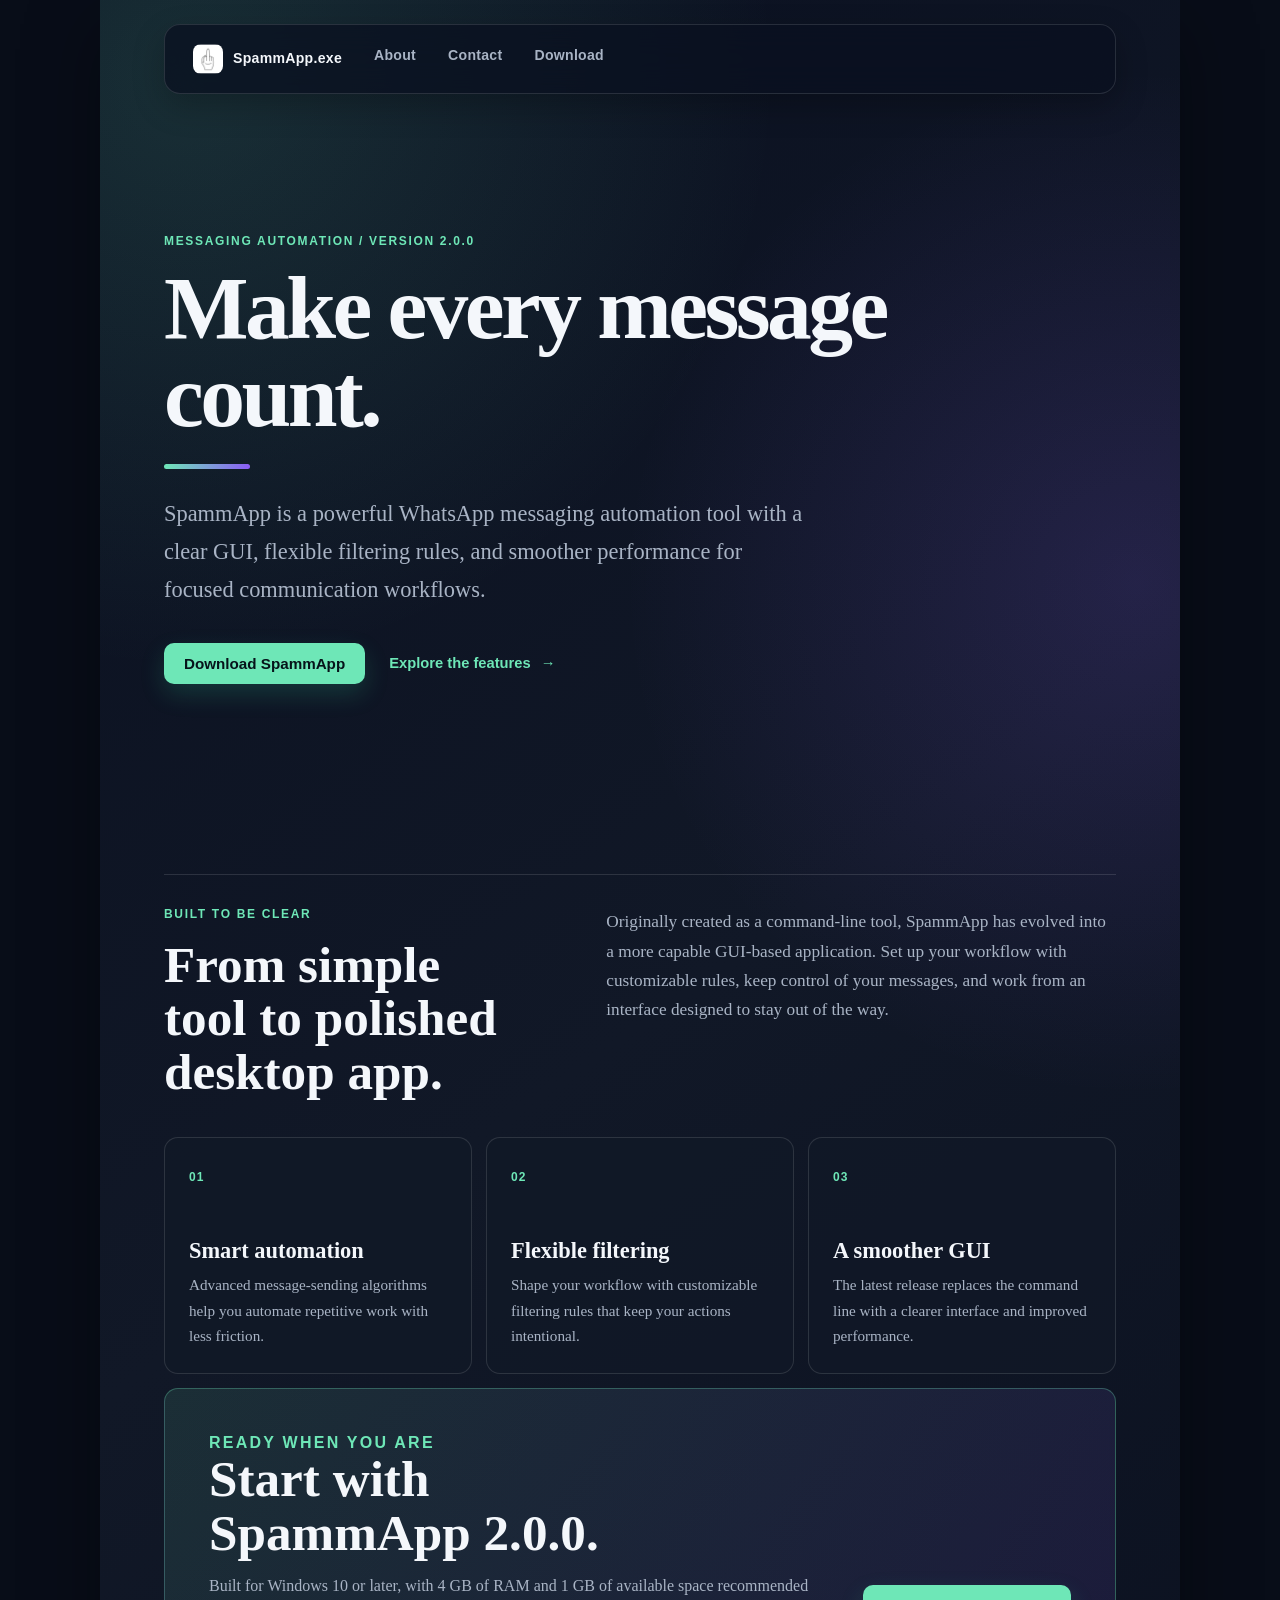
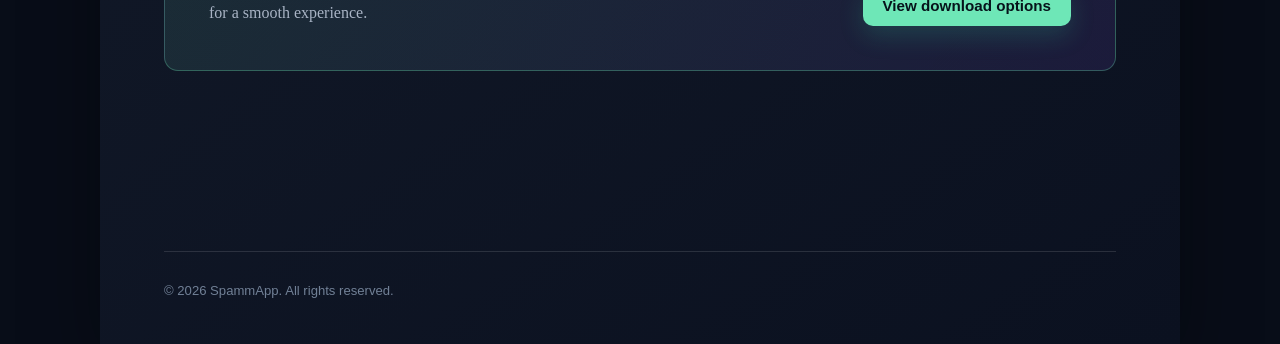
==== index.html @ e38414d1 "Publish my website" ====
<!DOCTYPE html>
<html lang="en">
<head>
    <meta charset="UTF-8">
    <meta name="viewport" content="width=device-width, initial-scale=1.0">
    <link rel="icon" href="oid.ico" type="image/x-icon">
    <link rel="stylesheet" href="main.css">
    <title>SpammApp.exe</title>
</head>
<body>
    <header>
        <nav>
            <ul>
                <li><a href="index.html"><img src="oid.ico" alt=""> SpammApp.exe</a></li>
                <li><a href="about.html">About</a></li>
                <li><a href="contact.html">Contact</a></li>
                <li><a href="download.html">Download</a></li>
            </ul>
        </nav>
    </header>
    <main>
        <section class="hero">
            <p class="eyebrow">MESSAGING AUTOMATION / VERSION 2.0.0</p>
            <h1>Make every message count.</h1>
            <p class="hero-copy">SpammApp is a powerful WhatsApp messaging automation tool with a clear GUI, flexible filtering rules, and smoother performance for focused communication workflows.</p>
            <div class="hero-actions">
                <a class="button-link" href="download.html">Download SpammApp</a>
                <a class="text-link" href="about.html">Explore the features <span aria-hidden="true">&rarr;</span></a>
            </div>
        </section>

        <section class="intro-grid" aria-label="SpammApp overview">
            <div>
                <p class="section-label">BUILT TO BE CLEAR</p>
                <h2>From simple tool to polished desktop app.</h2>
            </div>
            <p>Originally created as a command-line tool, SpammApp has evolved into a more capable GUI-based application. Set up your workflow with customizable rules, keep control of your messages, and work from an interface designed to stay out of the way.</p>
        </section>

        <section class="feature-grid" aria-label="Key features">
            <article class="feature-card">
                <span class="feature-number">01</span>
                <h2>Smart automation</h2>
                <p>Advanced message-sending algorithms help you automate repetitive work with less friction.</p>
            </article>
            <article class="feature-card">
                <span class="feature-number">02</span>
                <h2>Flexible filtering</h2>
                <p>Shape your workflow with customizable filtering rules that keep your actions intentional.</p>
            </article>
            <article class="feature-card">
                <span class="feature-number">03</span>
                <h2>A smoother GUI</h2>
                <p>The latest release replaces the command line with a clearer interface and improved performance.</p>
            </article>
        </section>

        <section class="download-panel">
            <div>
                <p class="section-label">READY WHEN YOU ARE</p>
                <h2>Start with SpammApp 2.0.0.</h2>
                <p>Built for Windows 10 or later, with 4 GB of RAM and 1 GB of available space recommended for a smooth experience.</p>
            </div>
            <a class="button-link" href="download.html">View download options</a>
        </section>
    </main>
    <footer>
        <p>&copy; 2026 SpammApp. All rights reserved.</p>
    </footer>
</body>
</html>
---- main.css ----
:root {
	--ink: #f4f7fb;
	--muted: #a9b4c5;
	--line: rgba(255, 255, 255, 0.12);
	--panel: rgba(17, 25, 39, 0.78);
	--accent: #6ee7b7;
	--accent-strong: #34d399;
	--violet: #8b5cf6;
	--shadow: 0 24px 70px rgba(0, 0, 0, 0.35);
}

* {
	box-sizing: border-box;
}

html {
	min-height: 100%;
	background: #080d18;
}

body {
	max-width: 1080px;
	min-height: 100vh;
	margin: 0 auto;
	padding: 24px clamp(18px, 5vw, 64px) 32px;
	color: var(--ink);
	font-family: Georgia, 'Times New Roman', serif;
	line-height: 1.7;
	background:
		radial-gradient(circle at 8% 4%, rgba(110, 231, 183, 0.14), transparent 28%),
		radial-gradient(circle at 96% 30%, rgba(139, 92, 246, 0.16), transparent 30%),
		linear-gradient(145deg, #0a1020 0%, #111827 52%, #0b1120 100%);
	box-shadow: var(--shadow);
}

header {
	position: sticky;
	top: 16px;
	z-index: 10;
	margin-bottom: clamp(72px, 12vw, 140px);
}

nav {
	display: flex;
	align-items: center;
	justify-content: space-between;
	gap: 24px;
	padding: 12px 16px;
	border: 1px solid var(--line);
	border-radius: 16px;
	background: rgba(10, 16, 32, 0.76);
	box-shadow: 0 12px 32px rgba(0, 0, 0, 0.24);
	backdrop-filter: blur(16px);
}

nav ul {
	display: flex;
	flex-wrap: wrap;
	justify-content: flex-end;
	gap: 8px;
	margin: 0;
	padding: 0;
	list-style: none;
}

nav li:first-child {
	margin-right: auto;
}

nav li:first-child a {
	display: flex;
	align-items: center;
	gap: 10px;
	color: var(--ink);
	font-weight: 700;
}

nav li:first-child img {
	width: 30px;
	height: 30px;
	border-radius: 8px;
}

a {
	color: var(--accent);
	text-decoration: none;
	transition: color 160ms ease, background 160ms ease, transform 160ms ease;
}

nav a {
	display: block;
	padding: 7px 12px;
	border-radius: 9px;
	color: var(--muted);
	font-family: Arial, sans-serif;
	font-size: 0.88rem;
	font-weight: 700;
	letter-spacing: 0.02em;
}

nav a:hover,
nav a:focus-visible {
	color: var(--ink);
	background: rgba(255, 255, 255, 0.09);
	outline: none;
}

main,
body > h1,
body > p,
body > ul,
body > data {
	max-width: 760px;
}

main {
	max-width: none;
}

.hero {
	max-width: 820px;
}

.eyebrow,
.section-label {
	margin: 0 0 16px;
	color: var(--accent);
	font: 700 0.75rem/1.2 Arial, sans-serif;
	letter-spacing: 0.14em;
}

.hero h1 {
	max-width: 760px;
	margin-bottom: 26px;
}

.hero-copy {
	max-width: 650px;
	margin: 0;
	font-size: clamp(1.15rem, 2vw, 1.4rem);
}

.hero-actions {
	display: flex;
	align-items: center;
	flex-wrap: wrap;
	gap: 24px;
	margin-top: 34px;
}

.button-link {
	display: inline-block;
	padding: 12px 20px;
	border-radius: 10px;
	color: #06131a;
	background: var(--accent);
	font: 700 0.95rem Arial, sans-serif;
	box-shadow: 0 10px 24px rgba(52, 211, 153, 0.18);
}

.button-link:hover,
.button-link:focus-visible {
	color: #06131a;
	background: var(--accent-strong);
	box-shadow: 0 14px 30px rgba(52, 211, 153, 0.28);
	transform: translateY(-2px);
}

.text-link {
	font-family: Arial, sans-serif;
	font-size: 0.92rem;
	font-weight: 700;
}

.text-link span {
	display: inline-block;
	margin-left: 6px;
	transition: transform 160ms ease;
}

.text-link:hover span {
	transform: translateX(4px);
}

.intro-grid {
	display: grid;
	grid-template-columns: minmax(220px, 0.8fr) minmax(280px, 1.2fr);
	gap: clamp(28px, 8vw, 110px);
	margin-top: clamp(110px, 17vw, 190px);
	padding-top: 32px;
	border-top: 1px solid var(--line);
}

.intro-grid h2,
.download-panel h2 {
	max-width: 390px;
	margin: 0;
	font-size: clamp(1.8rem, 4vw, 3.2rem);
	line-height: 1.05;
}

.intro-grid > p,
.download-panel p {
	margin: 0;
}

.feature-grid {
	display: grid;
	grid-template-columns: repeat(3, 1fr);
	gap: 14px;
	margin-top: 38px;
}

.feature-card {
	min-height: 230px;
	padding: 24px;
	border: 1px solid var(--line);
	border-radius: 14px;
	background: var(--panel);
}

.feature-number {
	color: var(--accent);
	font: 700 0.75rem Arial, sans-serif;
	letter-spacing: 0.1em;
}

.feature-card h2 {
	margin: 50px 0 8px;
	font-size: 1.4rem;
	line-height: 1.1;
}

.feature-card p {
	margin: 0;
	font-size: 0.95rem;
}

.download-panel {
	display: flex;
	align-items: end;
	justify-content: space-between;
	gap: 30px;
	margin-top: 14px;
	padding: clamp(24px, 5vw, 44px);
	border: 1px solid rgba(110, 231, 183, 0.3);
	border-radius: 14px;
	background: linear-gradient(120deg, rgba(110, 231, 183, 0.11), rgba(139, 92, 246, 0.12));
}

.download-panel h2 {
	margin-bottom: 12px;
}

.download-panel p {
	max-width: 620px;
	font-size: 1rem;
}

.subpage-main {
	max-width: 920px;
}

.page-intro {
	max-width: 760px;
}

.page-intro h1 {
	font-size: clamp(2.6rem, 6vw, 5rem);
}

.page-intro > p:last-child {
	max-width: 650px;
	margin: 0;
	font-size: 1.2rem;
}

.content-section,
.story-section,
.contact-grid,
.support-note,
.download-details,
.release-history {
	margin-top: clamp(78px, 11vw, 120px);
}

.compact-grid {
	margin-top: 20px;
}

.story-section {
	display: grid;
	grid-template-columns: minmax(220px, 0.8fr) minmax(280px, 1.2fr);
	gap: clamp(28px, 8vw, 110px);
	padding: 32px 0;
	border-top: 1px solid var(--line);
	border-bottom: 1px solid var(--line);
}

.story-section h2,
.support-note h2,
.requirements-panel h2,
.release-panel h2 {
	margin: 0;
	font-size: clamp(1.8rem, 4vw, 3rem);
	line-height: 1.05;
}

.story-section > p {
	margin: 0;
}

.contact-grid {
	display: grid;
	grid-template-columns: repeat(2, 1fr);
	gap: 14px;
}

.contact-card {
	display: block;
	min-height: 210px;
	padding: 28px;
	border: 1px solid var(--line);
	border-radius: 14px;
	background: var(--panel);
}

.contact-card:hover,
.contact-card:focus-visible {
	border-color: rgba(110, 231, 183, 0.55);
	background: rgba(24, 39, 54, 0.9);
	outline: none;
	transform: translateY(-3px);
}

.contact-card h2 {
	margin: 48px 0 8px;
	color: var(--ink);
	font-size: clamp(1.2rem, 3vw, 1.8rem);
	line-height: 1.15;
	word-break: break-word;
}

.contact-card p {
	margin: 0;
	font-size: 0.95rem;
}

.support-note {
	max-width: 650px;
	padding-top: 28px;
	border-top: 1px solid var(--line);
}

.support-note h2 {
	margin-bottom: 12px;
}

.support-note p:last-child {
	margin-bottom: 0;
}

.download-actions {
	display: flex;
	align-items: center;
	flex-wrap: wrap;
	gap: 24px;
	margin-top: 32px;
}

.download-details {
	display: grid;
	grid-template-columns: minmax(280px, 1.1fr) minmax(240px, 0.9fr);
	gap: 14px;
}

.requirements-panel,
.release-panel {
	padding: clamp(24px, 4vw, 36px);
	border: 1px solid var(--line);
	border-radius: 14px;
	background: var(--panel);
}

.requirements-panel h2,
.release-panel h2 {
	margin-bottom: 26px;
	font-size: clamp(1.7rem, 3.5vw, 2.5rem);
}

.requirements-list {
	border-top: 1px solid var(--line);
}

.requirements-list div {
	display: flex;
	justify-content: space-between;
	gap: 18px;
	padding: 12px 0;
	border-bottom: 1px solid var(--line);
	font-family: Arial, sans-serif;
	font-size: 0.92rem;
}

.requirements-list span {
	color: var(--muted);
	text-align: right;
}

.requirements-panel > p:last-child {
	margin: 22px 0 0;
	font-size: 0.92rem;
}

.release-panel ul {
	margin: 0;
	padding-left: 22px;
	color: var(--muted);
}

.release-panel li::marker {
	color: var(--accent);
}

.release-row {
	display: flex;
	justify-content: space-between;
	gap: 24px;
	padding: 16px 0;
	border-bottom: 1px solid var(--line);
	color: var(--muted);
	font-family: Arial, sans-serif;
	font-size: 0.95rem;
}

.release-row strong {
	min-width: 65px;
	color: var(--accent);
}

.subpage-main > data {
	max-width: none;
	margin-top: 48px;
}

h1 {
	margin: 0 0 18px;
	color: var(--ink);
	font-size: clamp(2.5rem, 7vw, 5.8rem);
	line-height: 0.98;
	letter-spacing: -0.04em;
}

h1::after {
	display: block;
	width: 86px;
	height: 5px;
	margin-top: 24px;
	border-radius: 99px;
	background: linear-gradient(90deg, var(--accent), var(--violet));
	content: '';
}

p,
body > ul,
body > data {
	color: var(--muted);
	font-size: 1.08rem;
}

body > ul {
	padding-left: 24px;
}

body > ul li::marker {
	color: var(--accent);
}

button {
	padding: 12px 20px;
	border: 0;
	border-radius: 10px;
	color: #06131a;
	background: var(--accent);
	font: 700 0.95rem Arial, sans-serif;
	cursor: pointer;
	box-shadow: 0 10px 24px rgba(52, 211, 153, 0.18);
	transition: background 160ms ease, transform 160ms ease, box-shadow 160ms ease;
}

button:hover,
button:focus-visible {
	background: var(--accent-strong);
	box-shadow: 0 14px 30px rgba(52, 211, 153, 0.28);
	transform: translateY(-2px);
}

data {
	display: block;
	margin-top: 28px;
	padding: 16px 18px;
	border-left: 3px solid #f59e0b;
	background: rgba(245, 158, 11, 0.08);
	font-family: Arial, sans-serif;
	font-size: 0.9rem;
}

footer {
	margin-top: clamp(90px, 16vw, 180px);
	padding-top: 18px;
	border-top: 1px solid var(--line);
	color: #718096;
	font: 0.82rem Arial, sans-serif;
}

footer p {
	color: inherit;
	font-size: inherit;
}

@media (max-width: 640px) {
	body {
		padding-top: 12px;
	}

	header {
		top: 8px;
		margin-bottom: 84px;
	}

	nav {
		align-items: stretch;
		flex-direction: column;
		gap: 8px;
	}

	nav ul {
		justify-content: flex-start;
	}

	nav li:first-child {
		margin-right: 0;
	}

	h1 {
		font-size: clamp(2.6rem, 15vw, 4.3rem);
	}

	.intro-grid,
	.feature-grid,
	.story-section,
	.download-details {
		grid-template-columns: 1fr;
	}

	.contact-grid {
		grid-template-columns: 1fr;
	}

	.download-panel {
		align-items: flex-start;
		flex-direction: column;
	}

	.release-row {
		align-items: flex-start;
		flex-direction: column;
		gap: 4px;
	}
}
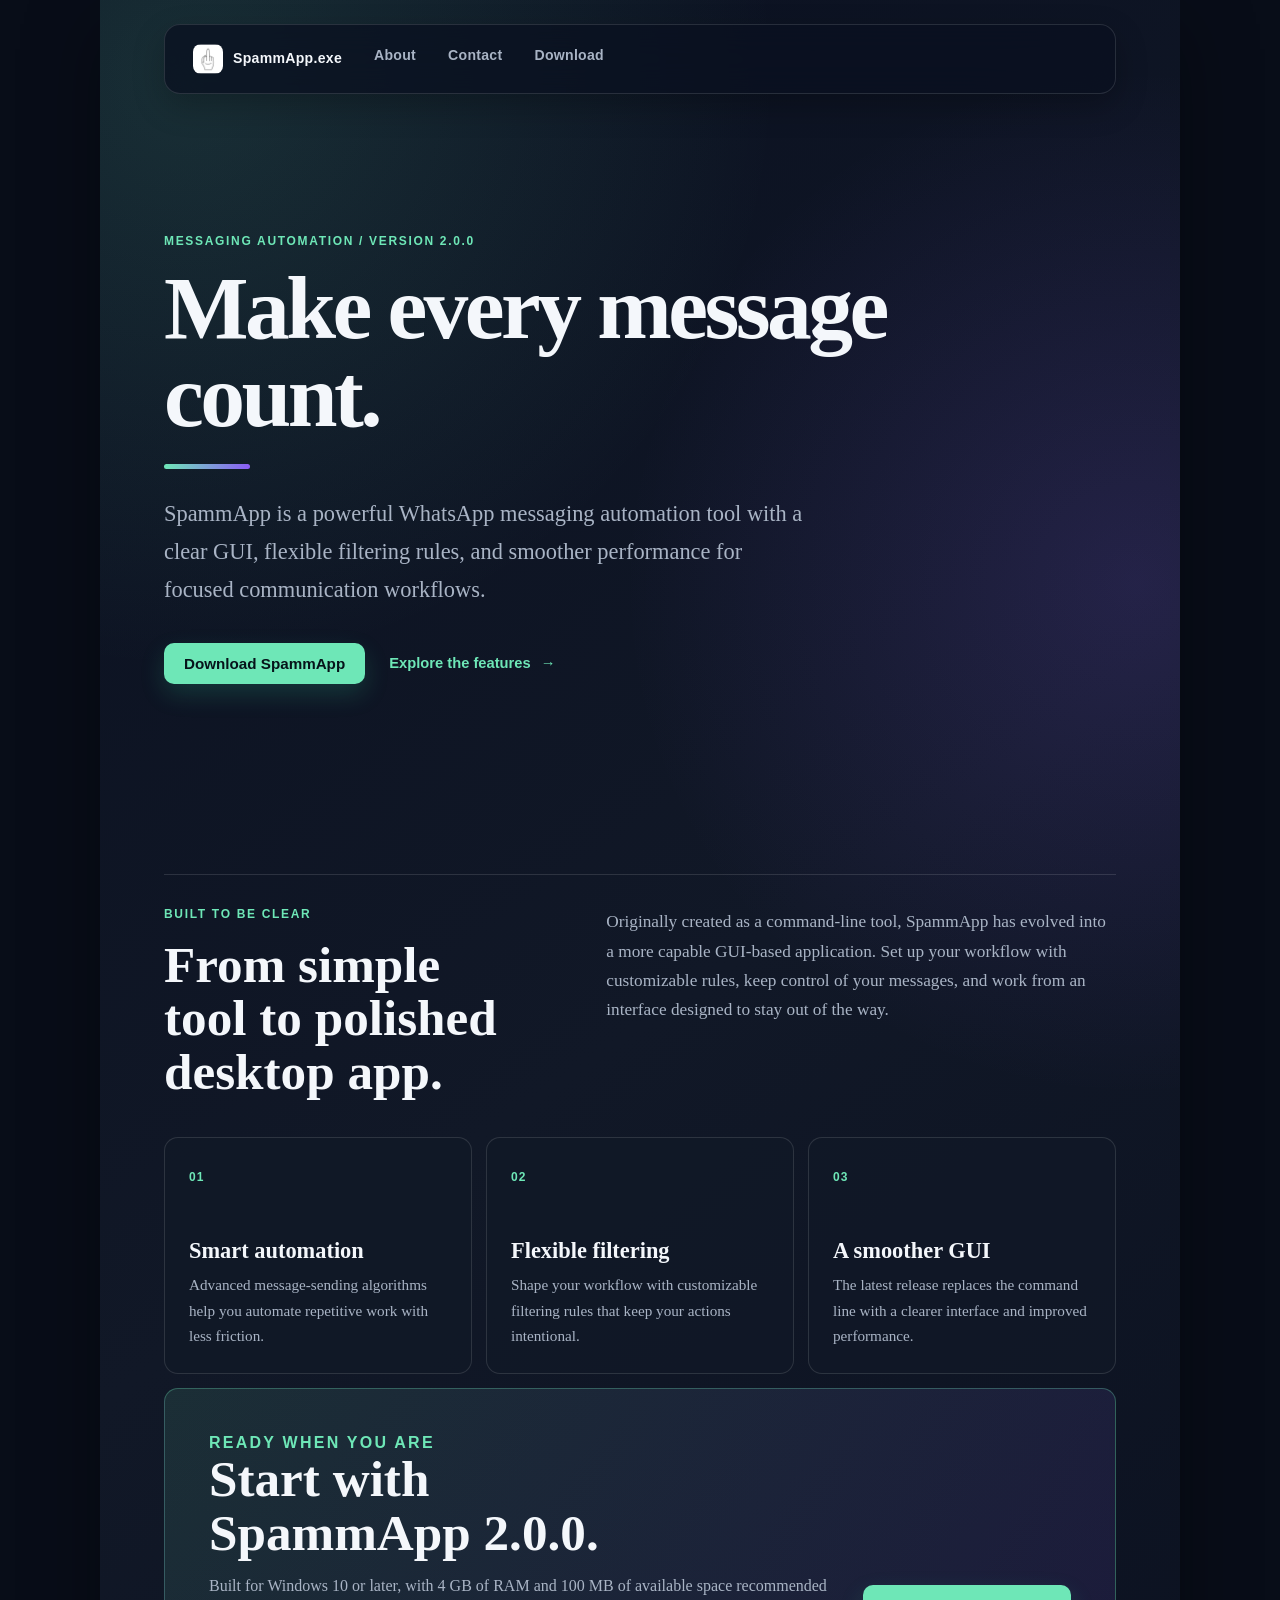
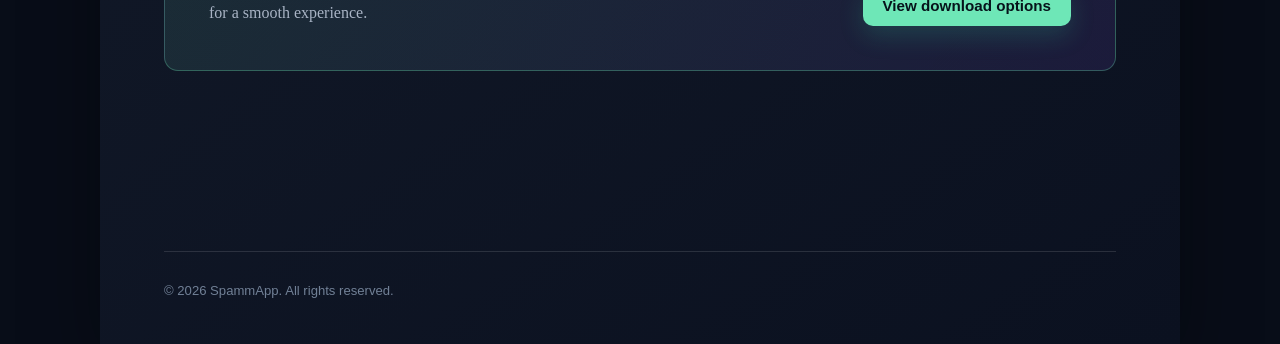
==== commit c4725f83: "Publish my website" ====
--- a/index.html
+++ b/index.html
@@ -59,7 +59,7 @@
             <div>
                 <p class="section-label">READY WHEN YOU ARE</p>
                 <h2>Start with SpammApp 2.0.0.</h2>
-                <p>Built for Windows 10 or later, with 4 GB of RAM and 1 GB of available space recommended for a smooth experience.</p>
+                <p>Built for Windows 10 or later, with 4 GB of RAM and 100 MB of available space recommended for a smooth experience.</p>
             </div>
             <a class="button-link" href="download.html">View download options</a>
         </section>
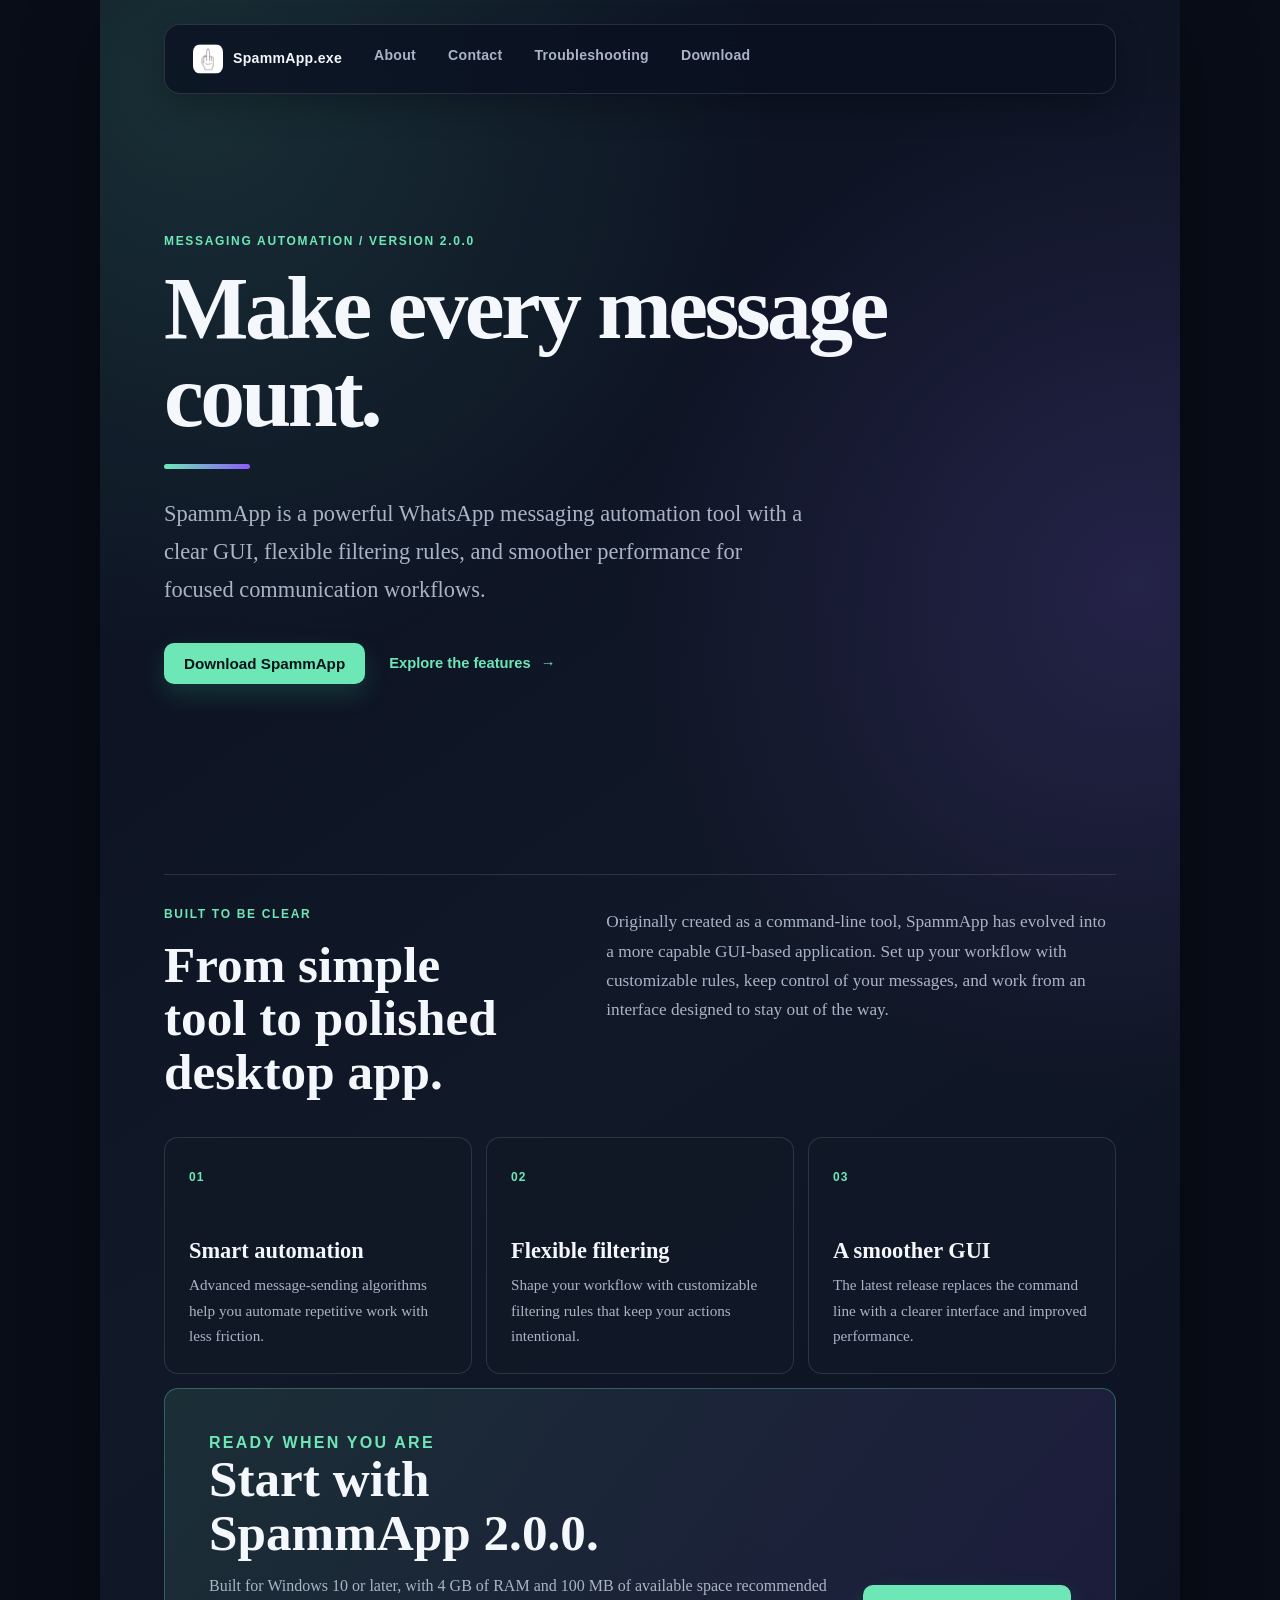
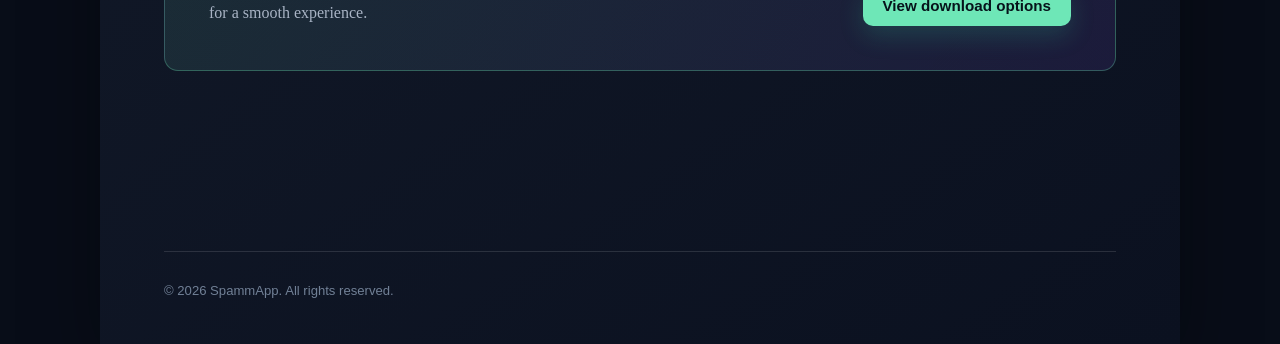
==== commit 28820421: "Add a troubleshooting page" ====
--- a/index.html
+++ b/index.html
@@ -14,6 +14,7 @@
                 <li><a href="index.html"><img src="oid.ico" alt=""> SpammApp.exe</a></li>
                 <li><a href="about.html">About</a></li>
                 <li><a href="contact.html">Contact</a></li>
+                <li><a href="troubleshooting.html">Troubleshooting</a></li>
                 <li><a href="download.html">Download</a></li>
             </ul>
         </nav>
--- a/main.css
+++ b/main.css
@@ -521,25 +521,86 @@
 @media (max-width: 640px) {
 	body {
 		padding-top: 12px;
+		padding-right: 14px;
+		padding-left: 14px;
 	}
 
 	header {
 		top: 8px;
-		margin-bottom: 84px;
+		margin-bottom: 64px;
 	}
 
 	nav {
+		padding: 10px;
+	}
+
+	nav ul {
+		justify-content: space-between;
+		gap: 4px;
+	}
+
+	nav li:first-child {
+		width: 100%;
+		margin-bottom: 4px;
+	}
+
+	nav li:not(:first-child) {
+		flex: 1 1 0;
+	}
+
+	nav li:not(:first-child) a {
+		padding-right: 6px;
+		padding-left: 6px;
+		text-align: center;
+	}
+
+	nav li:first-child a {
+		padding-left: 4px;
+	}
+
+	.hero-actions,
+	.download-actions {
 		align-items: stretch;
 		flex-direction: column;
-		gap: 8px;
-	}
-
-	nav ul {
-		justify-content: flex-start;
-	}
-
-	nav li:first-child {
-		margin-right: 0;
+		gap: 16px;
+	}
+
+	.button-link {
+		text-align: center;
+	}
+
+	.intro-grid,
+	.story-section {
+		gap: 24px;
+		margin-top: 88px;
+	}
+
+	.feature-card,
+	.contact-card {
+		min-height: 0;
+	}
+
+	.feature-card h2,
+	.contact-card h2 {
+		margin-top: 34px;
+	}
+
+	.download-panel {
+		gap: 22px;
+	}
+
+	.requirements-list div {
+		align-items: flex-start;
+		flex-direction: column;
+		gap: 2px;
+	}
+
+	.requirements-list span {
+		text-align: left;
+	}
+
+	data {
+		overflow-wrap: anywhere;
 	}
 
 	h1 {
@@ -568,3 +629,29 @@
 		gap: 4px;
 	}
 }
+
+form {
+	display: flex;
+	flex-direction: column;
+	gap: 16px;
+}
+
+input,
+textarea {
+	padding: 12px 14px;
+	border: 1px solid var(--line);
+	border-radius: 8px;
+	background: rgba(17, 25, 39, 0.78);
+	color: var(--ink);
+	font-family: Arial, sans-serif;
+	font-size: 0.95rem;
+}
+
+button[type="submit"] {
+	align-self: flex-start;
+}
+
+button[type="submit"]:hover,
+button[type="submit"]:focus-visible {
+	background: var(--accent-strong);
+}
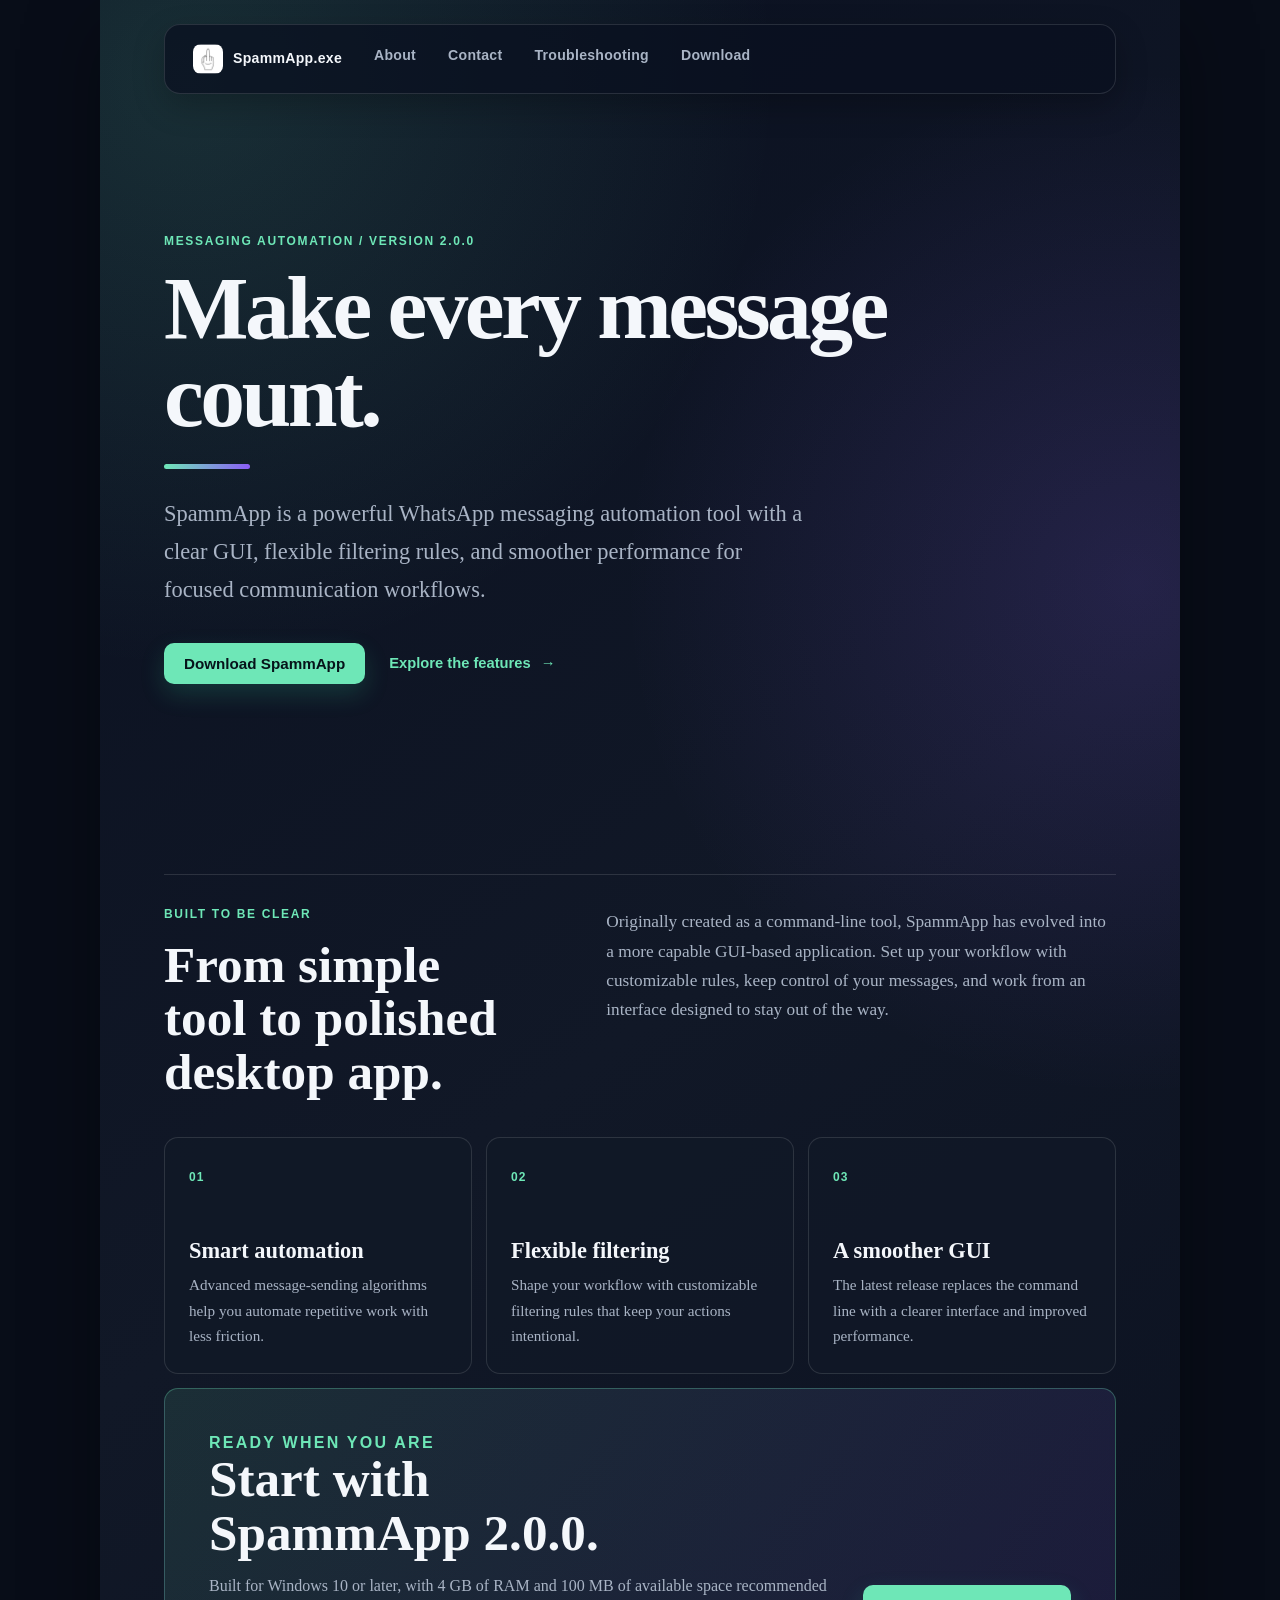
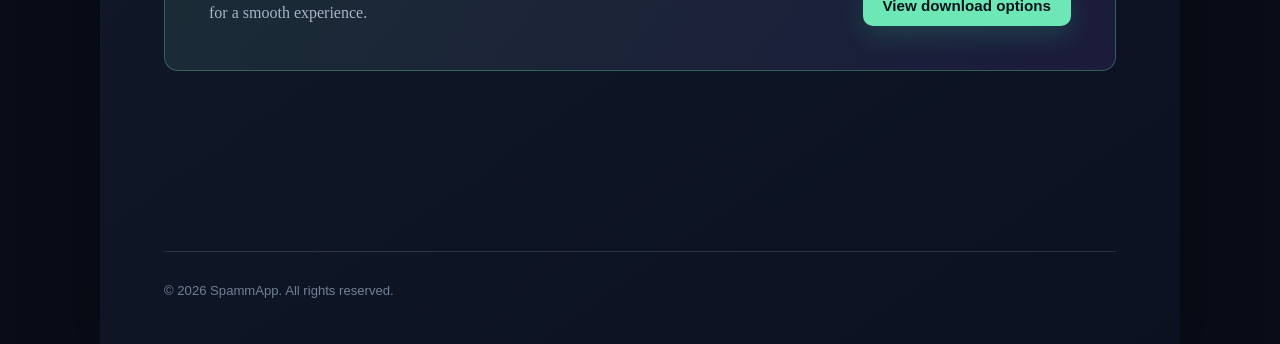
==== commit 6bd72067: "Add some JS" ====
--- a/index.html
+++ b/index.html
@@ -68,5 +68,6 @@
     <footer>
         <p>&copy; 2026 SpammApp. All rights reserved.</p>
     </footer>
+    <script src="site.js"></script>
 </body>
 </html>
